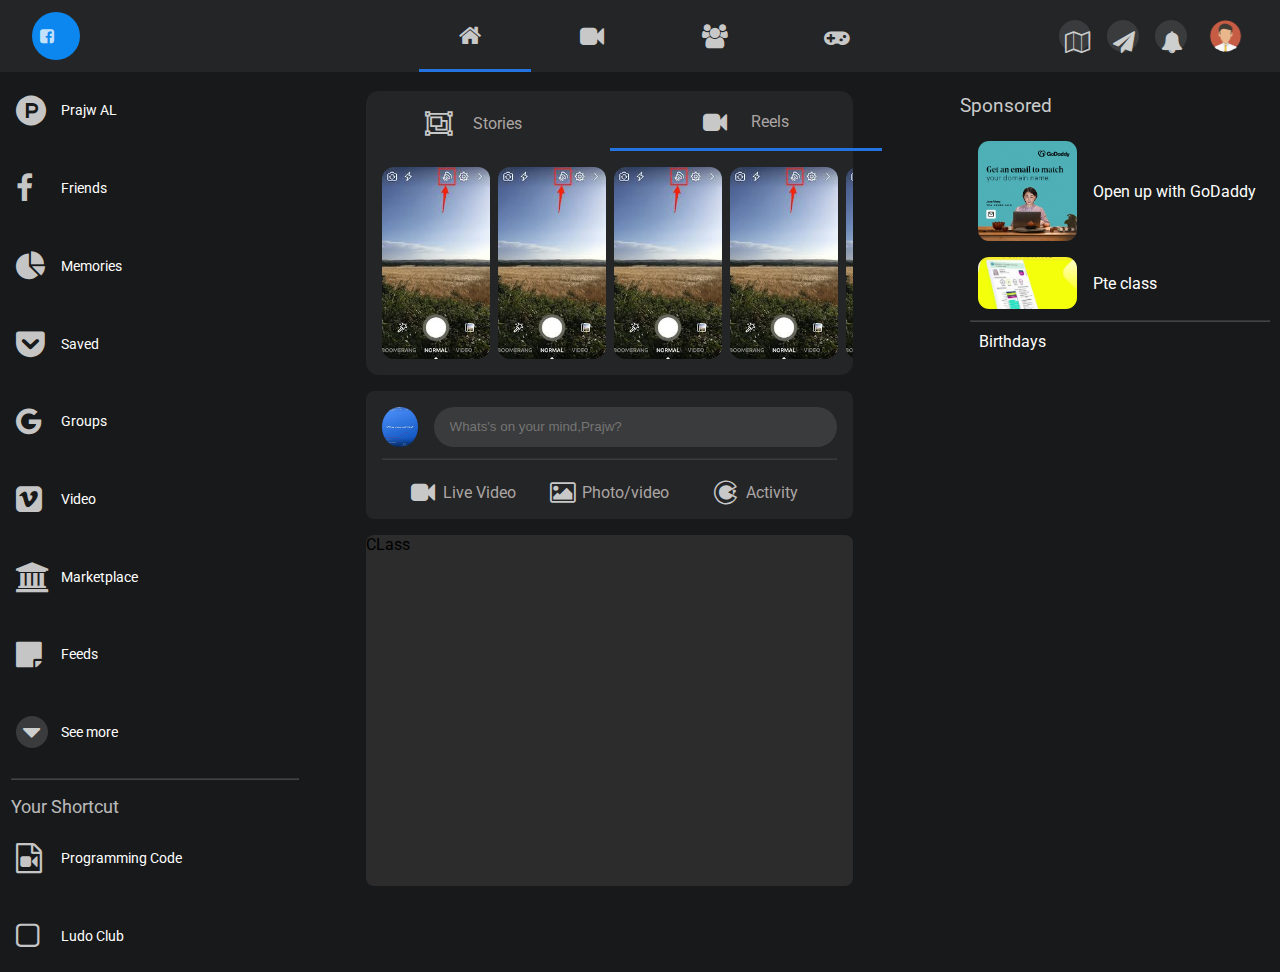
==== facebook.html @ 9b4cee86 "login page and navbar" ====
<!DOCTYPE html>
<html lang="en">
  <head>
    <meta charset="UTF-8" />
    <meta name="viewport" content="width=device-width, initial-scale=1.0" />
    <title>facebook.com</title>
    <link
      rel="stylesheet"
      href="https://cdnjs.cloudflare.com/ajax/libs/font-awesome/4.7.0/css/font-awesome.min.css"
    />
    <script>
      src = "https://kit.fontawesome.com/a076d05399.js";
      crossorigin = "anonymous";
    </script>

    <link rel="preconnect" href="https://fonts.googleapis.com" />
    <link rel="preconnect" href="https://fonts.gstatic.com" crossorigin />
    <link
      href="https://fonts.googleapis.com/css2?family=Phudu:wght@300&family=Roboto:ital,wght@0,400;0,500;1,700&display=swap"
      rel="stylesheet"
    />

    <style>
      * {
        margin: 0;
        padding: 0;
        box-sizing: border-box;
        
      }
      body {
        background: #18191a;
      font-family:"Roboto",sans-serif;
      }
      .navbar {
        width: 100vw;
        height: 08vh;
        padding: 0 2rem;
        background-color: #242526;
        align-items: center;
        display: flex;
        justify-content: space-between;
      }
      .fa {
        height: 2rem;
        display: flex;
        align-items: center;
        justify-content: space-between;
        gap: 1.8rem;
        color: rgba(255, 255, 255, 0.769);
        align-self: center;
      }
      .icon {
        display: flex;
        gap: 0.6rem;
        color: #adb0b5;

        height: 100%;

        font-size: 24px;
      }
      .pp {
        height: 2.5vw;
        align-items: centre;
      }
      .icon11 {
        display: flex;
        gap: 1rem;
        color: white;
        font-size: 22px;
        margin-left: -11rem;
      }
      .icon11:hover {
        cursor: pointer;
      }
      .facebook {
        display: flex;
        border-radius: 1.8rem;
        background-color: #0c87ef;
        height: 3rem;
        width: 3rem;
        justify-content: center;
        align-items: center;
        cursor: pointer;
        align-self: center;
        padding-right: rem;
      }
      .icon22 {
        align-items: center;
        justify-content: center;
        background-color: #3a3b3c;
        border-radius: 100%;
        width: 2.5vw;
        height: 2.5vw;
        align-self: center;
        padding: 0.4rem 0.4rem;
      }
      .icon div {
        padding: 0 2.5rem;
        height: 100%;
        display: flex;
        align-items: center;
        justify-content: center;
        transition: 0.3s;
        border-radius: 1rem;
        cursor: pointer;
      }
      .icon div:hover {
        background: #3a3b43;
      }
      .home {
        border-bottom: solid 0.2rem #2374e1;
        border-radius: 0 !important;
      }
      .home:hover {
        background: transparent !important;
      }

      .main {
        display: flex;
      }

      .side-bar {
        display: flex;
        flex-direction: column;
        gap: 0.2rem;
        color: white;
        height: 100vh;
        width: 20%;
        /* margin-top: 2rem; */
        margin-left: 0.2rem;
        font-size: 30px;
        transition: 0.3seconds;
        cursor: pointer;
      }
      .side-bar .item {
        display: flex;
        align-items: center;
      }
      .fa {
        width: 2rem;
      }
      .letter {
        font-size: 14px;
        display: flex;
        justify-content: center;
        flex-direction: column;
        margin-left: 0.8rem;
        
      }

      .item {
        cursor: pointer;
        margin-top: 0.15rem;

        width: 22rem;
        border-radius: 0.5rem;
        height: 50%;
        padding: 0.8rem;
        display: flex;
      }
      .item:hover {
        background: #3a3b43;
      }
      .item div {
        height: 100%;
        display: flex;
        align-items: center;
        justify-content: center;
        transition: 0.3s;
        border-radius: 0.4rem;
        cursor: pointer;
      }

      .line {
        width: 18rem;
        opacity: 0.2;
        margin-left: 0.5rem;
        margin-top: 0.4rem;
      }
      .shortcut {
        
        font-size: 18px;
        opacity: 70%;
        display: flex;
        margin-left: 0.5rem;
        margin-top: 0.8rem;
      }
      .vdo {
        display: flex;
        margin-left: 1.2rem;
      }
      .stline {
        width: 30rem;
        margin-left: 23.2rem;
        font-weight: bolder;
        flex-direction: column;
        display: flex;
      }
      .middlepage {
        width: 38%;
        margin: 1.2rem auto;
        align-items: center;
        display: flex;
        flex-direction: column;
        justify-content: start;
        
      }
      .reels {
        background-color: #242526;
        border-radius: 0.8rem;
        align-items: center;
        display: flex;
        flex-direction: column;
        justify-content: center;
        width: 100%;
      }
      .top {
        display: flex;
      }
      .reels:hover {
        background-color: #222324;
      }
      .news {
        display: flex;
        align-items: center;
        justify-content: center;
        margin-bottom: 1rem;
        transition: 1sec;
        margin-top: 0.3rem;

        padding: 10px 40px;

        width: 17rem;
        gap: 1rem;
      }
      .news:hover {
        background-color: #2c2c2d;
        border-radius: 0.5rem;
        cursor: pointer;

        border-bottom: solid 0.2rem #2374e1;
        border-radius: 0 !important;
      }
      .letter7 {
        color: rgb(172, 165, 165);
      }

      .stories {
        display: flex;
        align-items: center;
        justify-content: start;
        gap: 0.5rem;
        width: 100%;
        padding: 0 1rem;
        margin-bottom: 1rem;
        overflow-y: scroll;
      }
      .stories img {
        height: 12rem;
      }
      .stories::-webkit-scrollbar {
        height: 0;
      }
      .stories:hover {
        background: transparent !important;
      }
      .linee {
        width: 18rem;
        opacity: 0.2;
        margin-left: 0.5rem;
        margin-top: 0.4rem;
      }
      .linee {
        align-items: center;
        justify-content: center;
      }
      .news1111 {
        display: flex;
        border-bottom: solid 0.2rem #2374e1;
      }
      .news1111:hover {
        background: transparent;
      }

      .stories1 {
        border-radius: 0.75rem;
      }
      .status-box {
        width: 100%;
        display: flex;
        flex-direction: column;
        padding: 1rem;
        margin: 1rem 0;
        border-radius: 0.5rem;
        background-color: #242526;
        height: 8rem;
      }
      .status {
        display: flex;
        gap: 1rem;
      }
      .status img {
        width: 2.5rem;
        height: 2.5rem;
        border-radius: 100%;
      }
      .status input {
        width: 100%;
        border-radius: 5rem;
        padding: 0 1rem;
        background-color: #3a3b3c;
        border: 0;
      }

      .right-sidebar {
        width: 20%;
      }
      .line11 {
        color: #222324;
        margin-top: 0.7rem;
        opacity: 10%;
      }
      .main-mind {
        flex-direction: row;
        display: flex;
        align-items: center;
        justify-items: center;
        padding: 0.5rem;
      }
      .mind:hover {
        background-color: #3a3b3c;
        border-radius: 0.5rem;
        cursor: pointer;
      }
      .mind {
        display: flex;
        align-items: center;
        justify-content: center;
        padding: 0.5rem;
        height: 100%;
        width: 100%;
      }
      .lastone {
        background-color: #2c2c2d;
        height: 39vh;
        width: 100%;
        border-radius: 0.5rem;
      }
      .rightbar {
        display: flex;

        color: white;
        height: 100%;
        width: 25%;
        flex-direction: column;
        gap:0.4rem;
      }
      .sponsor {
        display: flex;
        color: #cacaca;
        margin-top: 1.4rem;                            
        font-size: larger;

      }
      .smallimage{
        width: 35%;
        border-radius: 0.7rem;
        display: flex;
        flex-direction: row;
        gap:0.2rem;
      }
      .middleone{
        display: flex;
       align-items: center;
       gap: 1rem;
       padding: 0.5rem;
       border-radius: 0.5rem;
      }
      .middleone:hover{
        background-color: #3a3b3c;  

      }
      .wide{
        padding: 0.6rem;
        cursor: pointer;
        border-radius: 0.5rem;
       
        display: flex;
        flex-direction: column;
       
      }
      .line9{
        opacity: 20%;
        margin-top: 0.2rem;
      }
      
        
    </style>
  </head>
  <body>
    <div class="navbar">
      <div class="facebook">
        <i class="fa">&#xf082;</i>
      </div>

      <div class="icon">
        <div class="home">
          <i class="fa">&#xf015;</i>
        </div>
        <div>
          <i class="fa">&#xf03d;</i>
        </div>
        <div>
          <i class="fa">&#xf0c0;</i>
        </div>
        <div>
          <i class="fa">&#xf11b;</i>
        </div>
      </div>

      <div class="icon11">
        <div class="icon22">
          <i class="fa">&#xf278;</i>
        </div>
        <div class="icon22">
          <i class="fa">&#xf1d8;</i>
        </div>
        <div class="icon22">
          <i class="fa">&#xf0f3;</i>
        </div>

        <img src="user.png" class="pp" />
      </div>
    </div>
    <div class="main">
      <div class="side-bar">
        <div class="item">
          <i class="fa">&#xf288;</i>
          <div class="letter">
            <p>Prajw AL</p>
          </div>
        </div>

        <div class="item">
          <i class="fa">&#xf09a;</i>
          <div class="letter">
            <p>Friends</p>
          </div>
        </div>
        <div class="item">
          <i class="fa">&#xf200;</i>
          <div class="letter">
            <p>Memories</p>
          </div>
        </div>

        <div class="item">
          <i class="fa">&#xf265;</i>
          <div class="letter">
            <p>Saved</p>
          </div>
        </div>

        <div class="item">
          <i class="fa">&#xf1a0;</i>
          <div class="letter">
            <p>Groups</p>
          </div>
        </div>

        <div class="item">
          <i class="fa">&#xf194;</i>
          <div class="letter">
            <p>Video</p>
          </div>
        </div>

        <div class="item">
          <i class="fa">&#xf19c;</i>
          <div class="letter">
            <p>Marketplace</p>
          </div>
        </div>

        <div class="item">
          <i class="fa">&#xf249;</i>
          <div class="letter">
            <p>Feeds</p>
          </div>
        </div>

        <div class="item">
          <i
            style="
              background-color: #3a3b3c;
              border-radius: 1rem;
              display: flex;
              align-items: center;
              justify-content: center;
              gap: 2rem;
            "
            class="fa"
            >&#xf0d7;</i
          >
          <div class="letter">
            <p>See more</p>
          </div>
        </div>
        <hr / class="line">
        <p class="shortcut">Your Shortcut</p>

        <div class="item">
          <i class="fa">&#xf1c8;</i>
          <div class="letter">
            <p>Programming Code</p>
          </div>
        </div>

        <div class="item">
          <i class="fa">&#xf096;</i>
          <div class="letter">
            <p>Ludo Club</p>
          </div>
        </div>
      </div>

      <!-- section middle page -->

      <div class="middlepage">
        <div class="reels">
          <div class="top">
            <div class="news">
              <i style="font-size: 24px" class="fa">&#xf247;</i>
              <p class="letter7">Stories</p>
            </div>

            <div class="news news1111">
              <i style="font-size: 24px" class="fa">&#xf03d;</i>
              <p class="letter7">Reels</p>
            </div>
          </div>

          <!-- <section stories> -->
          <div class="stories">
            <img src="images.jfif" class="stories1" />
            <img src="images.jfif" class="stories1" />
            <img src="images.jfif" class="stories1" />
            <img src="images.jfif" class="stories1" />
            <img src="images.jfif" class="stories1" />
            <img src="images.jfif" class="stories1" />
          </div>
        </div>
        <div class="status-box">
          <div class="status">
            <img src="03-Viewers-1.webp" />
            <input type="text" placeholder="Whats's on your mind,Prajw?" />
          </div>
          <hr / class=" line11">

          <div class="main-mind">
            <div class="mind">
              <i style="font-size: 24px" class="fa">&#xf03d;</i>
              <p class="letter7">Live Video</p>
            </div>
            <div class="mind">
              <i style="font-size: 24px" class="fa">&#xf03e;</i>
              <p class="letter7">Photo/video</p>
            </div>
            <div class="mind">
              <i style="font-size: 24px" class="fa">&#xf284;</i>
              <p class="letter7">Activity</p>
            </div>
          </div>
        </div>

        <div class="lastone">
          <div>
            <p>CLass</p>
          </div>
        </div>
      </div>
      <div class="rightbar">
        <div class="sponsor">Sponsored</div>
          <div class="wide">
            <div class="middleone">
              <img src="small.png"class=smallimage >
              <p  class="godaddy">Open up with GoDaddy</p>
            </div>
            <div class="middleone">
              <img src="adv.jpg" class="smallimage">
              <p class="godaddy">Pte class</p>

            </div>
            <hr class="line9">
            <div class="wide">
              Birthdays
            </div>

        </div>
      
      <div class="right-sidebar"></div>
    </div>
  </body>
</html>
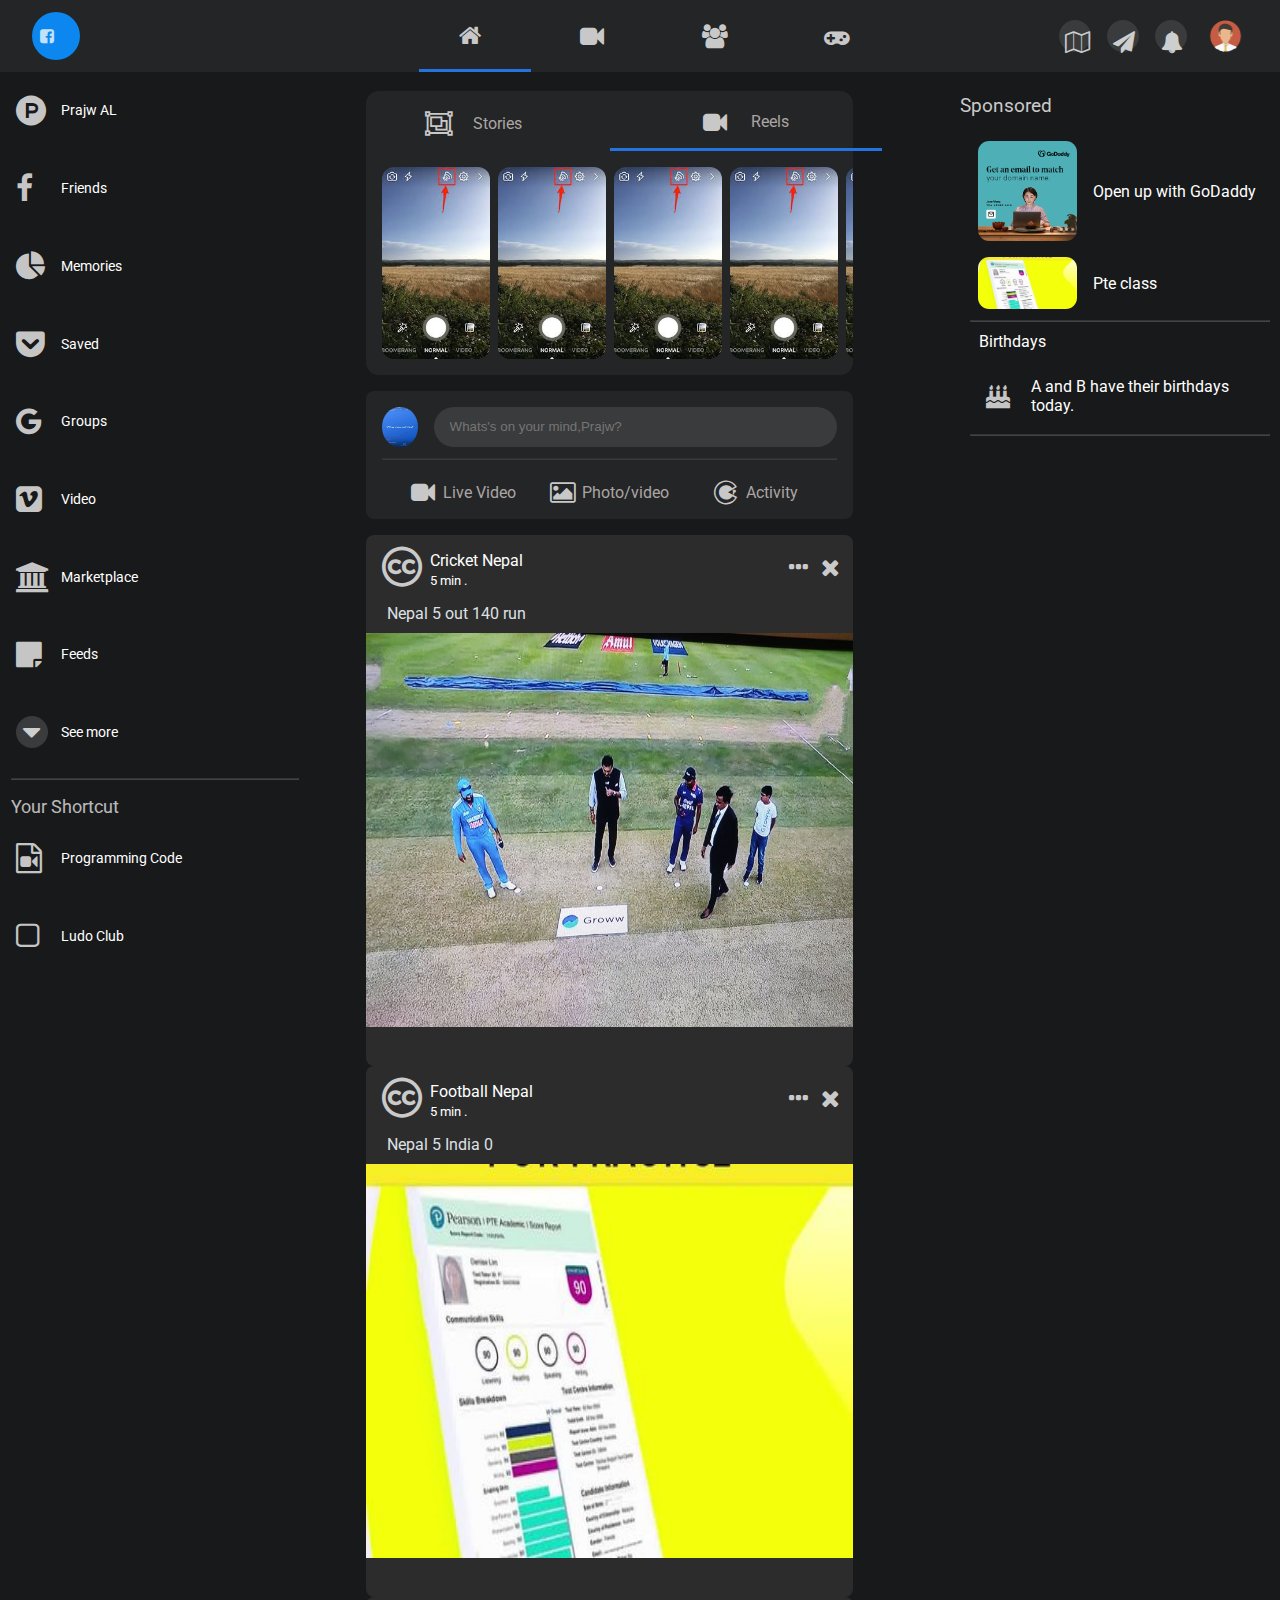
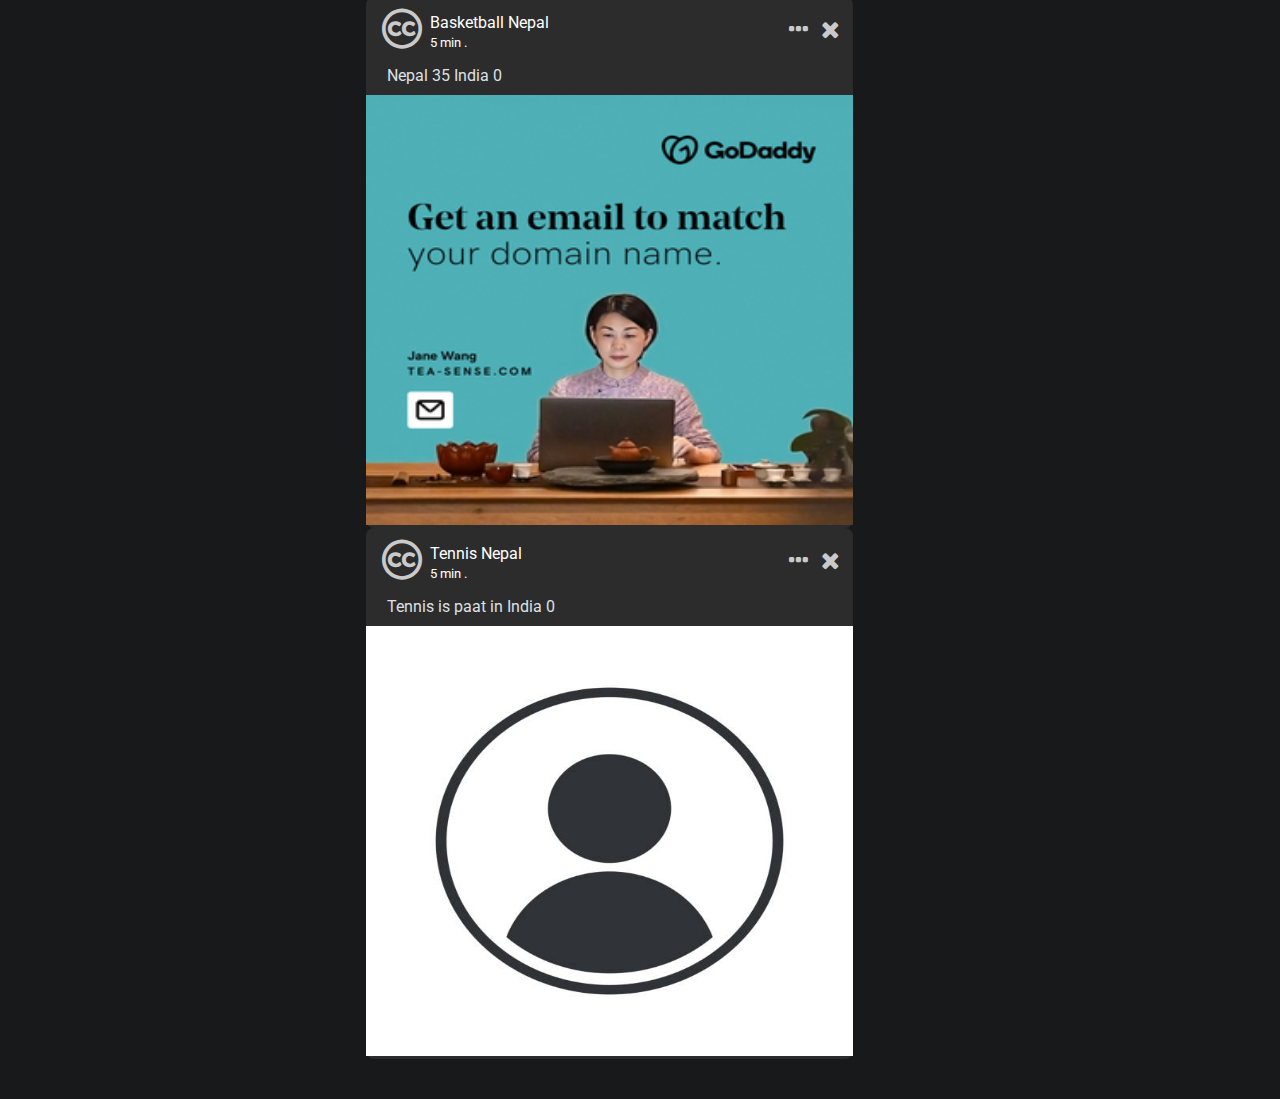
==== commit 65cfc186: "message" ====
--- a/facebook.html
+++ b/facebook.html
@@ -25,11 +25,10 @@
         margin: 0;
         padding: 0;
         box-sizing: border-box;
-        
       }
       body {
         background: #18191a;
-      font-family:"Roboto",sans-serif;
+        font-family: "Roboto", sans-serif;
       }
       .navbar {
         width: 100vw;
@@ -145,7 +144,6 @@
         justify-content: center;
         flex-direction: column;
         margin-left: 0.8rem;
-        
       }
 
       .item {
@@ -178,7 +176,6 @@
         margin-top: 0.4rem;
       }
       .shortcut {
-        
         font-size: 18px;
         opacity: 70%;
         display: flex;
@@ -203,7 +200,6 @@
         display: flex;
         flex-direction: column;
         justify-content: start;
-        
       }
       .reels {
         background-color: #242526;
@@ -342,10 +338,50 @@
       }
       .lastone {
         background-color: #2c2c2d;
-        height: 39vh;
+        height: 59vh;
         width: 100%;
         border-radius: 0.5rem;
-      }
+        display: flex;
+        flex-direction: column;
+      }
+      .profile {
+        display: flex;
+        justify-content: space-between;
+        gap: 1rem;
+        align-items: start;
+        margin-top: 1rem;
+        margin-left: 1rem;
+        font-size: smaller;
+      }
+      .channel {
+        color: white;
+        display: flex;
+        flex-direction: column;
+        gap: 0.2rem;
+        align-items: start;
+      }
+      .letters {
+        display: flex;
+        flex-direction: column;
+      }
+      .neb {
+        font-size: medium;
+      }
+
+      .cross {
+        display: flex;
+        justify-self: end;
+      }
+      .flex {
+        display: flex;
+        gap: 1rem;
+      }
+      .toss {
+        color: #dee0e4;
+        margin-top: 1rem;
+        margin-left: 1.3rem;
+      }
+
       .rightbar {
         display: flex;
 
@@ -353,48 +389,52 @@
         height: 100%;
         width: 25%;
         flex-direction: column;
-        gap:0.4rem;
+        gap: 0.4rem;
       }
       .sponsor {
         display: flex;
         color: #cacaca;
-        margin-top: 1.4rem;                            
+        margin-top: 1.4rem;
         font-size: larger;
-
-      }
-      .smallimage{
+      }
+      .match {
+        height: 90%;
+        width: 100%;
+        margin-top: 0.3rem;
+      }
+
+      .smallimage {
         width: 35%;
         border-radius: 0.7rem;
         display: flex;
         flex-direction: row;
-        gap:0.2rem;
-      }
-      .middleone{
-        display: flex;
-       align-items: center;
-       gap: 1rem;
-       padding: 0.5rem;
-       border-radius: 0.5rem;
-      }
-      .middleone:hover{
-        background-color: #3a3b3c;  
-
-      }
-      .wide{
+        gap: 0.2rem;
+      }
+      .middleone {
+        display: flex;
+        align-items: center;
+        gap: 1rem;
+        padding: 0.5rem;
+        border-radius: 0.5rem;
+      }
+      .middleone:hover {
+        background-color: #3a3b3c;
+      }
+      .wide {
         padding: 0.6rem;
         cursor: pointer;
         border-radius: 0.5rem;
-       
-        display: flex;
-        flex-direction: column;
-       
-      }
-      .line9{
+
+        display: flex;
+        flex-direction: column;
+      }
+      .line9 {
         opacity: 20%;
         margin-top: 0.2rem;
       }
-      
-        
+      .middle {
+        padding: 1rem;
+      }
     </style>
   </head>
   <body>
@@ -506,7 +546,7 @@
             <p>See more</p>
           </div>
         </div>
-        <hr / class="line">
+        <hr class="line" />
         <p class="shortcut">Your Shortcut</p>
 
         <div class="item">
@@ -555,7 +595,7 @@
             <img src="03-Viewers-1.webp" />
             <input type="text" placeholder="Whats's on your mind,Prajw?" />
           </div>
-          <hr / class=" line11">
+          <hr class="line11" />
 
           <div class="main-mind">
             <div class="mind">
@@ -572,33 +612,91 @@
             </div>
           </div>
         </div>
-
-        <div class="lastone">
-          <div>
-            <p>CLass</p>
-          </div>
-        </div>
+        <div class="post-holder" id="postholder"></div>
       </div>
       <div class="rightbar">
         <div class="sponsor">Sponsored</div>
-          <div class="wide">
-            <div class="middleone">
-              <img src="small.png"class=smallimage >
-              <p  class="godaddy">Open up with GoDaddy</p>
+        <div class="wide">
+          <div class="middleone">
+            <img src="small.png" class="smallimage" />
+            <p class="godaddy">Open up with GoDaddy</p>
+          </div>
+          <div class="middleone">
+            <img src="adv.jpg" class="smallimage" />
+            <p class="godaddy">Pte class</p>
+          </div>
+          <hr class="line9" />
+          <div class="wide">Birthdays</div>
+
+          <div class="middleone middle">
+            <i style="font-size: 24px" class="fa">&#xf1fd;</i>
+
+            A and B have their birthdays today.
+          </div>
+          <hr class="line9" />
+        </div>
+
+        <div class="right-sidebar"></div>
+      </div>
+    </div>
+
+    <script>
+      let posts = [
+        {
+          publisherIcon: "&#xf25e;",
+          publisherName: "Cricket Nepal",
+          status: "Nepal 5 out 140 run",
+          image: "./lol.jpg",
+        },
+        {
+          publisherIcon: "&#xf25e;",
+          publisherName: "Football Nepal",
+          status: "Nepal 5 India 0",
+          image: "./adv.jpg",
+        },
+        {
+          publisherIcon: "&#xf25e;",
+          publisherName: "Basketball Nepal",
+          status: "Nepal 35 India 0",
+          image: "./small.png",
+        },
+        {
+          publisherIcon: "&#xf25e;",
+          publisherName: "Tennis Nepal",
+          status: "Tennis is paat in India 0",
+          image: "./pp.jpg",
+        },
+      ];
+      for (let i = 0; i < posts.length; i++) {
+        const post = posts[i];
+        let postHolder = document.getElementById("postholder");
+        let el = document.createElement("div");
+        el.innerHTML = `<div class="lastone">
+          <div class="profile">
+            <div class="flex">
+              <div class="circle">
+                <i style="font-size: 40px" class="fa">${post.publisherIcon}</i>
+              </div>
+              <div class="channel">
+                <span class="neb">${post.publisherName}</span>
+                <span>5 min .</span>
+              </div>
             </div>
-            <div class="middleone">
-              <img src="adv.jpg" class="smallimage">
-              <p class="godaddy">Pte class</p>
-
+            <div class="cross">
+              <i style="font-size: 24px" class="fa">&#xf141;</i>
+              <i style="font-size: 24px" class="fa">&#xf00d;</i>
             </div>
-            <hr class="line9">
-            <div class="wide">
-              Birthdays
-            </div>
-
-        </div>
-      
-      <div class="right-sidebar"></div>
-    </div>
+          </div>
+          <div class="toss">
+            ${post.status}
+          </div>
+          <div class="match">
+            <img src=${post.image} 
+            class="match">
+          </div>
+        </div>`;
+        postHolder.appendChild(el);
+      }
+    </script>
   </body>
 </html>
